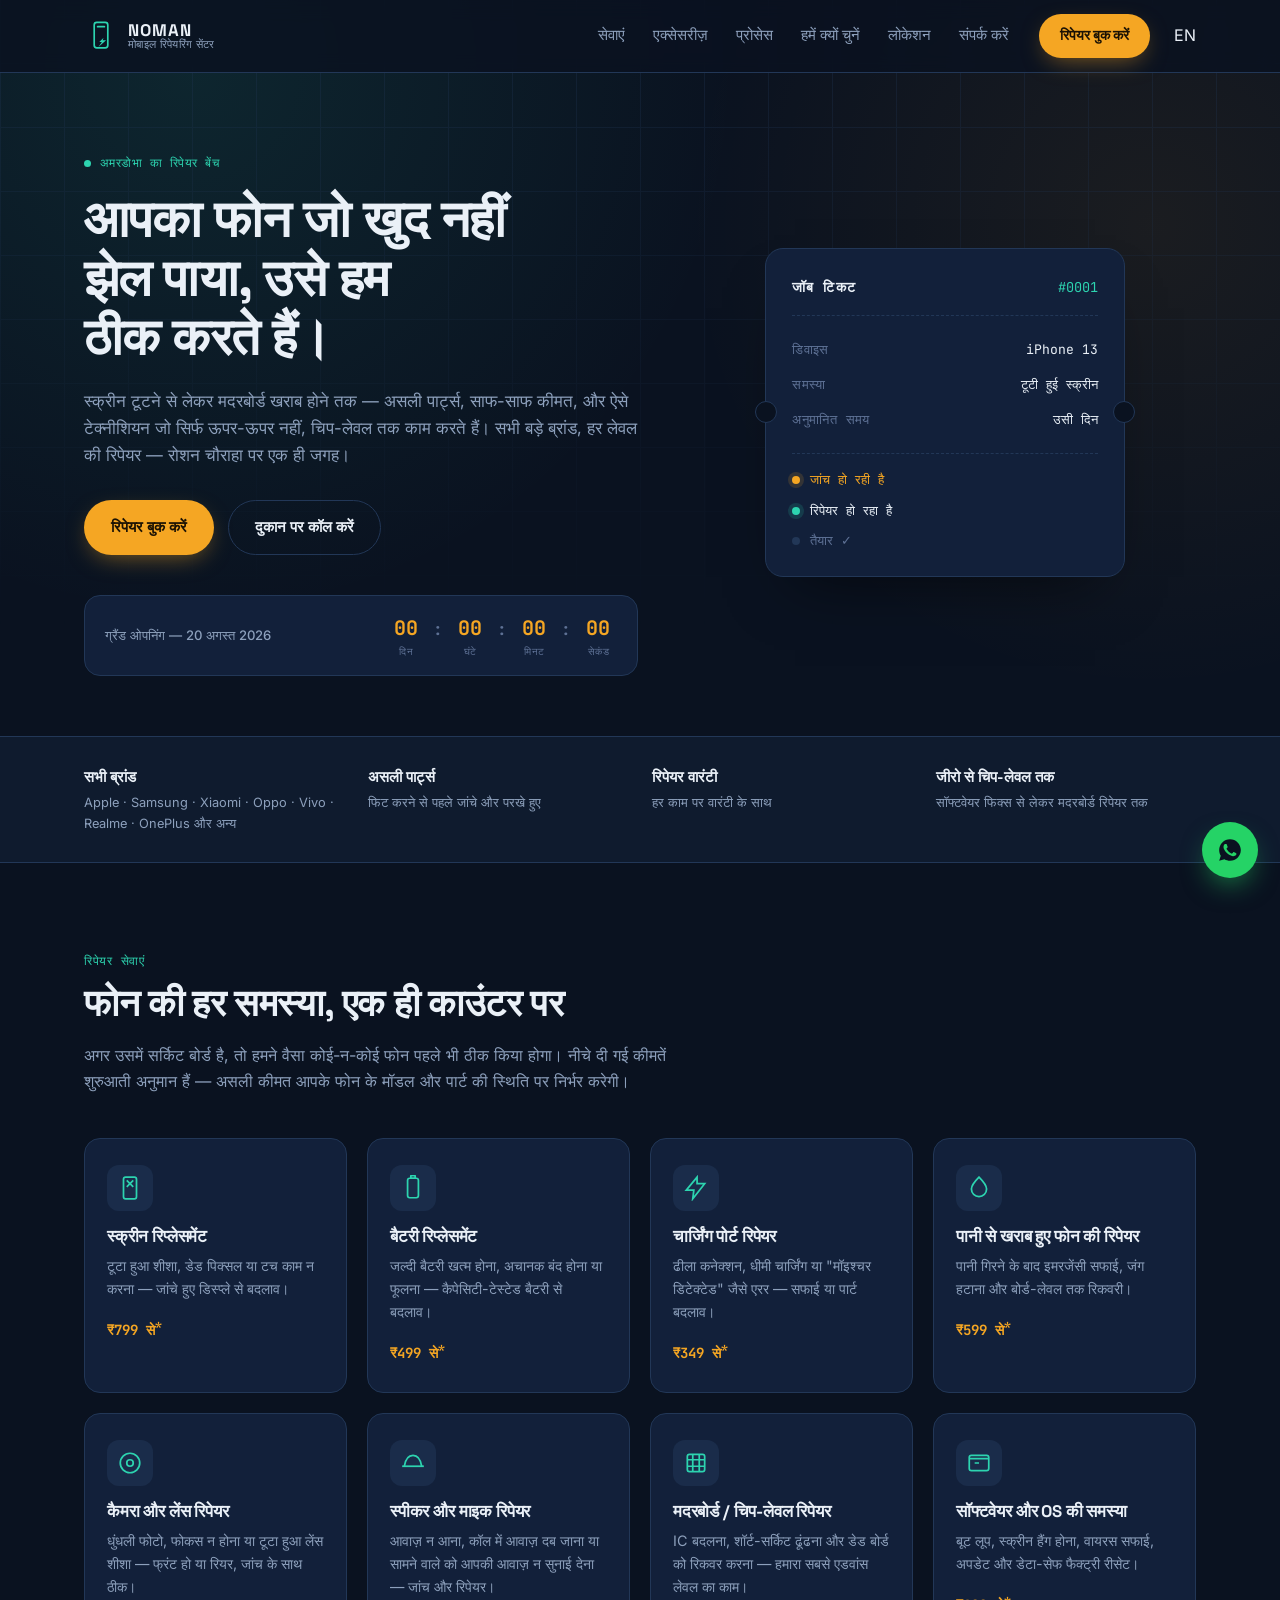
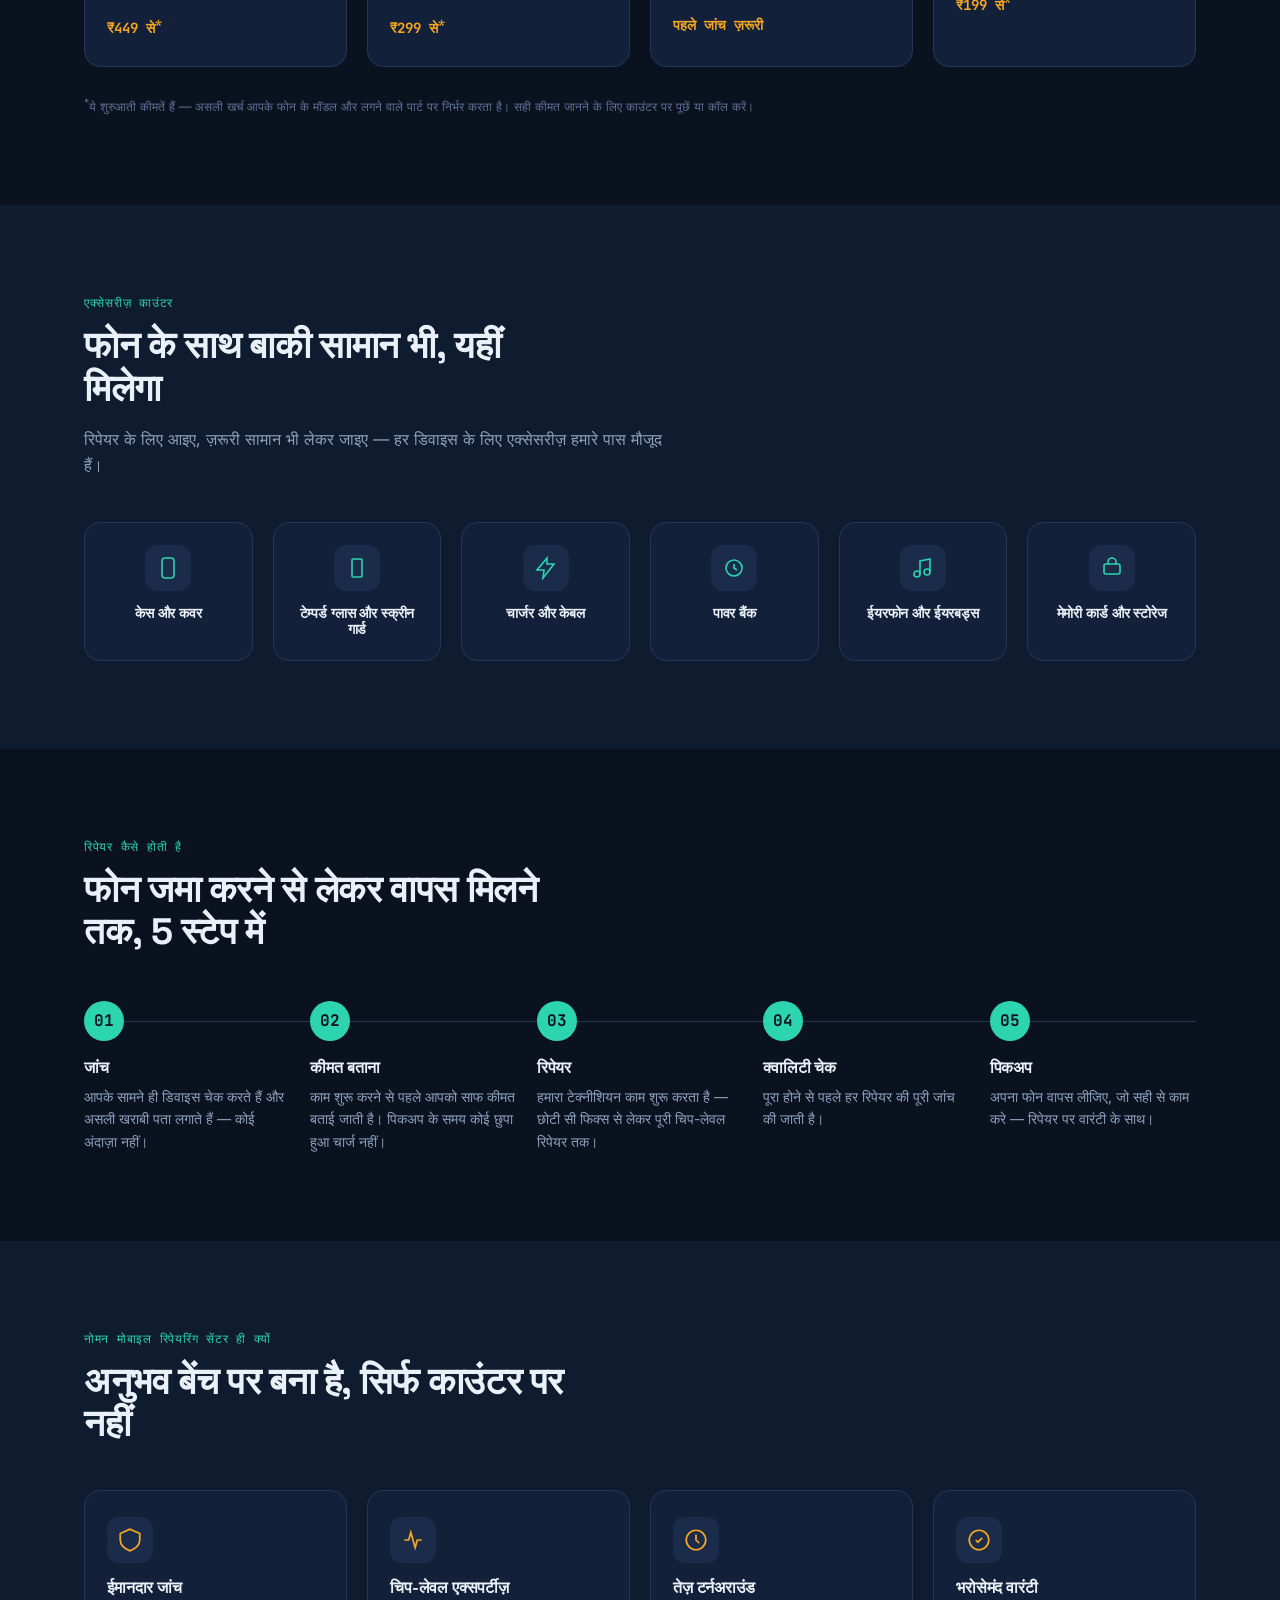
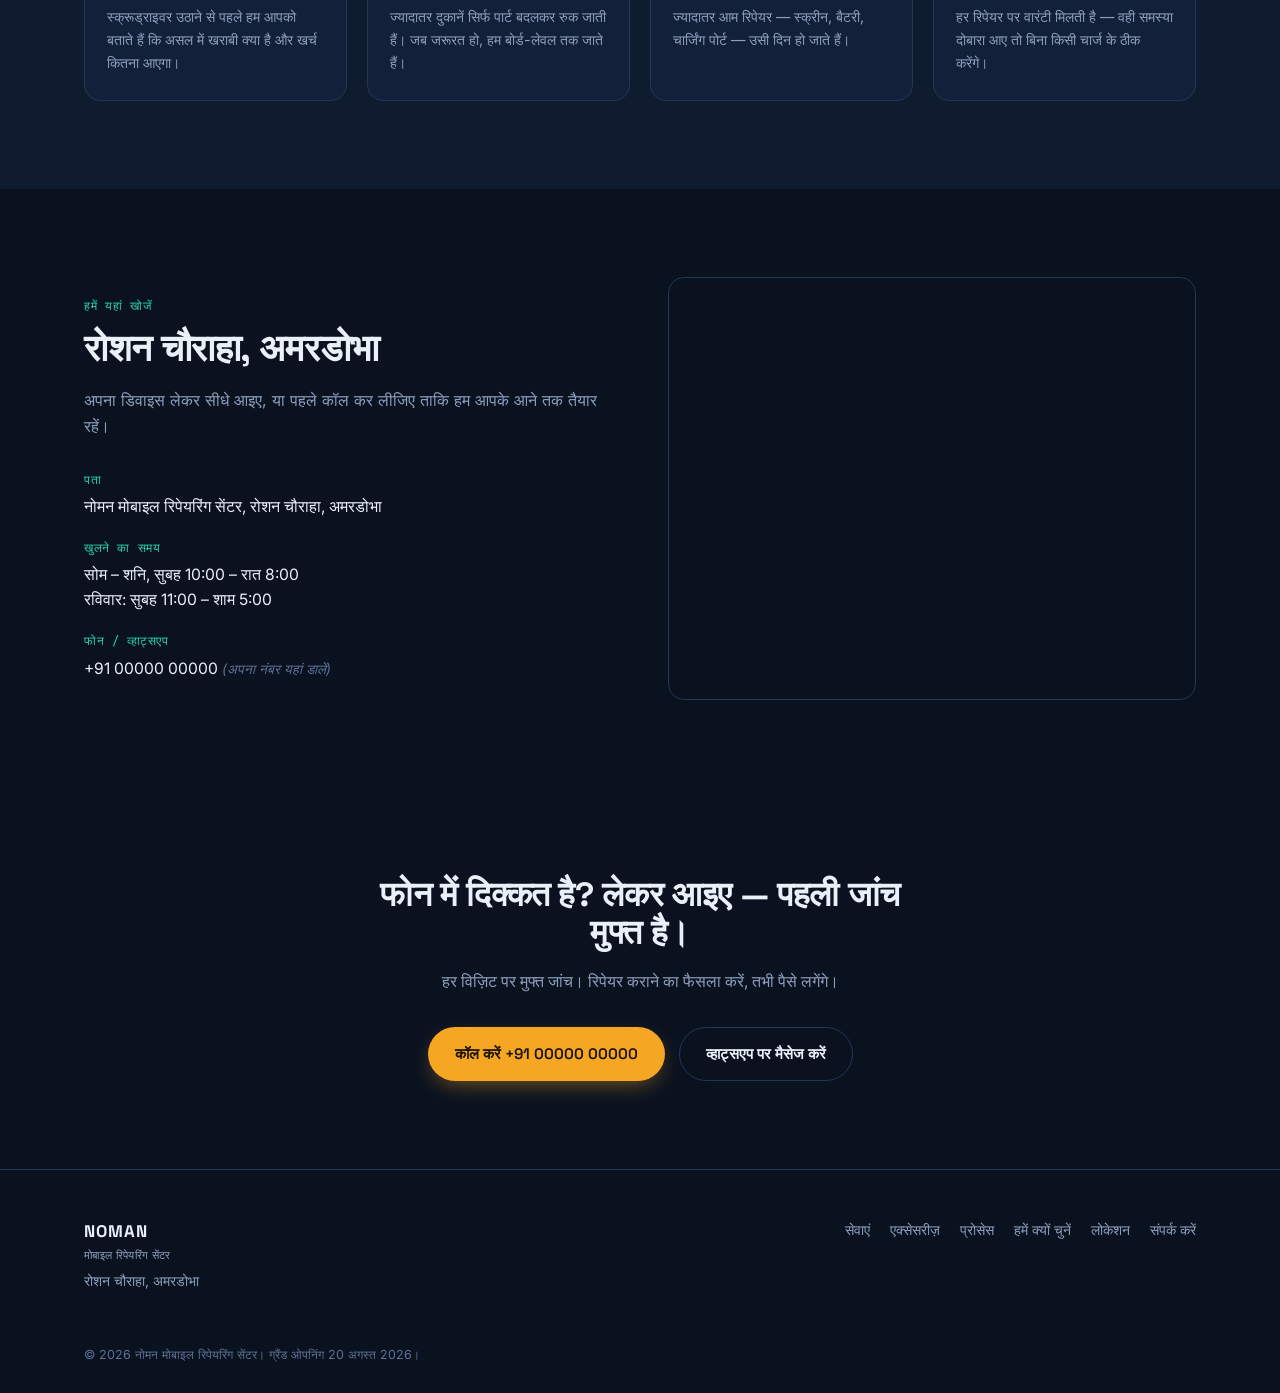
==== index-hi.html @ 0609e713 "updated website with new design" ====
<!DOCTYPE html>
<html lang="hi">
<head>
<meta charset="UTF-8">
<meta name="viewport" content="width=device-width, initial-scale=1.0">
<title>नोमन मोबाइल रिपेयरिंग सेंटर — रोशन चौराहा, अमरडोभा</title>
<meta name="description" content="नोमन मोबाइल रिपेयरिंग सेंटर — असली स्क्रीन, बैटरी, चार्जिंग पोर्ट और चिप-लेवल फोन रिपेयर, साथ ही मोबाइल एक्सेसरीज़ — रोशन चौराहा, अमरडोभा।">
<link rel="icon" href="data:image/svg+xml,<svg xmlns=%22http://www.w3.org/2000/svg%22 viewBox=%220 0 100 100%22><rect width=%22100%22 height=%22100%22 rx=%2222%22 fill=%22%230A1220%22/><text x=%2250%25%22 y=%2258%25%22 font-size=%2250%22 fill=%22%232DD4B0%22 text-anchor=%22middle%22 font-family=%22monospace%22>N</text></svg>">
<link rel="preconnect" href="https://fonts.googleapis.com">
<link rel="preconnect" href="https://fonts.gstatic.com" crossorigin>
<link href="https://fonts.googleapis.com/css2?family=Space+Grotesk:wght@500;600;700&family=Inter:wght@400;500;600;700&family=JetBrains+Mono:wght@400;500;700&family=Noto+Sans+Devanagari:wght@400;500;600;700&display=swap" rel="stylesheet">
<link rel="stylesheet" href="style.css">
<link rel="alternate" hreflang="en" href="index.html">
<link rel="alternate" hreflang="hi" href="index-hi.html">
<link rel="stylesheet" href="style.css">
</head>
<body>

<!-- decorative circuit background -->
<div class="circuit-bg" aria-hidden="true"></div>

<!-- ============ HEADER ============ -->
<header class="site-header" id="top">
  <div class="wrap header-wrap">
    <a href="#top" class="brand">
      <span class="brand-mark" aria-hidden="true">
        <svg viewBox="0 0 40 40" width="34" height="34">
          <rect x="12" y="4" width="16" height="30" rx="3" fill="none" stroke="currentColor" stroke-width="2"/>
          <line x1="16" y1="9" x2="24" y2="9" stroke="currentColor" stroke-width="2" stroke-linecap="round"/>
          <path d="M23 22 L18 27 L21 27 L17 33 L26 25 L22 25 Z" fill="currentColor"/>
        </svg>
      </span>
      <span class="brand-text">
        <span class="brand-name">NOMAN</span>
        <span class="brand-sub">मोबाइल रिपेयरिंग सेंटर</span>
      </span>
    </a>

    <nav class="main-nav" id="main-nav">
      <a href="#services">सेवाएं</a>
      <a href="#accessories">एक्सेसरीज़</a>
      <a href="#process">प्रोसेस</a>
      <a href="#why-us">हमें क्यों चुनें</a>
      <a href="#location">लोकेशन</a>
      <a href="#contact">संपर्क करें</a>
    </nav>

    <a href="#contact" class="btn btn-primary btn-sm nav-cta">रिपेयर बुक करें</a>
    <a href="index.html" class="lang-switch" aria-label="View in English">EN</a>

    <button class="menu-toggle" id="menuToggle" aria-label="मेन्यू खोलें/बंद करें" aria-expanded="false" aria-controls="main-nav">
      <span></span><span></span><span></span>
    </button>
  </div>
</header>

<main>
  <!-- ============ HERO ============ -->
  <section class="hero">
    <div class="wrap hero-wrap">
      <div class="hero-copy">
        <p class="eyebrow"><span class="dot-pulse" aria-hidden="true"></span>अमरडोभा का रिपेयर बेंच</p>
        <h1>आपका फोन जो खुद नहीं<br> झेल पाया, उसे हम<br> ठीक करते हैं।</h1>
        <p class="hero-sub">स्क्रीन टूटने से लेकर मदरबोर्ड खराब होने तक — असली पार्ट्स, साफ-साफ कीमत, और ऐसे टेक्नीशियन जो सिर्फ ऊपर-ऊपर नहीं, चिप-लेवल तक काम करते हैं। सभी बड़े ब्रांड, हर लेवल की रिपेयर — रोशन चौराहा पर एक ही जगह।</p>

        <div class="hero-actions">
          <a href="#contact" class="btn btn-primary">रिपेयर बुक करें</a>
          <a href="tel:+910000000000" class="btn btn-outline">दुकान पर कॉल करें</a>
        </div>

        <div class="opening-strip" aria-label="ग्रैंड ओपनिंग काउंटडाउन">
          <span class="opening-label">ग्रैंड ओपनिंग — 20 अगस्त 2026</span>
          <div class="countdown" id="countdown">
            <div class="cd-unit"><span class="cd-num" id="cd-days">00</span><span class="cd-label">दिन</span></div>
            <div class="cd-sep">:</div>
            <div class="cd-unit"><span class="cd-num" id="cd-hours">00</span><span class="cd-label">घंटे</span></div>
            <div class="cd-sep">:</div>
            <div class="cd-unit"><span class="cd-num" id="cd-mins">00</span><span class="cd-label">मिनट</span></div>
            <div class="cd-sep">:</div>
            <div class="cd-unit"><span class="cd-num" id="cd-secs">00</span><span class="cd-label">सेकंड</span></div>
          </div>
        </div>
      </div>

      <div class="hero-visual">
        <div class="ticket" id="ticket">
          <div class="ticket-hole ticket-hole--l" aria-hidden="true"></div>
          <div class="ticket-hole ticket-hole--r" aria-hidden="true"></div>
          <div class="ticket-top">
            <span class="ticket-title">जॉब टिकट</span>
            <span class="ticket-id">#0001</span>
          </div>
          <div class="ticket-rule" aria-hidden="true"></div>
          <div class="ticket-row">
            <span class="ticket-key">डिवाइस</span>
            <span class="ticket-val" id="ticket-device">iPhone 13</span>
          </div>
          <div class="ticket-row">
            <span class="ticket-key">समस्या</span>
            <span class="ticket-val" id="ticket-issue">टूटी हुई स्क्रीन</span>
          </div>
          <div class="ticket-row">
            <span class="ticket-key">अनुमानित समय</span>
            <span class="ticket-val">उसी दिन</span>
          </div>
          <div class="ticket-rule" aria-hidden="true"></div>
          <div class="ticket-status" id="ticket-status">
            <div class="status-step is-active" data-step="0"><span class="status-dot"></span>जांच हो रही है</div>
            <div class="status-step" data-step="1"><span class="status-dot"></span>रिपेयर हो रहा है</div>
            <div class="status-step" data-step="2"><span class="status-dot"></span>तैयार ✓</div>
          </div>
        </div>
      </div>
    </div>
  </section>

  <!-- ============ TRUST STRIP ============ -->
  <section class="trust-strip">
    <div class="wrap trust-wrap">
      <div class="trust-item"><strong>सभी ब्रांड</strong><span>Apple · Samsung · Xiaomi · Oppo · Vivo · Realme · OnePlus और अन्य</span></div>
      <div class="trust-item"><strong>असली पार्ट्स</strong><span>फिट करने से पहले जांचे और परखे हुए</span></div>
      <div class="trust-item"><strong>रिपेयर वारंटी</strong><span>हर काम पर वारंटी के साथ</span></div>
      <div class="trust-item"><strong>जीरो से चिप-लेवल तक</strong><span>सॉफ्टवेयर फिक्स से लेकर मदरबोर्ड रिपेयर तक</span></div>
    </div>
  </section>

  <!-- ============ SERVICES ============ -->
  <section class="section" id="services">
    <div class="wrap">
      <p class="section-eyebrow">रिपेयर सेवाएं</p>
      <h2 class="section-title">फोन की हर समस्या, एक ही काउंटर पर</h2>
      <p class="section-lead">अगर उसमें सर्किट बोर्ड है, तो हमने वैसा कोई-न-कोई फोन पहले भी ठीक किया होगा। नीचे दी गई कीमतें शुरुआती अनुमान हैं — असली कीमत आपके फोन के मॉडल और पार्ट की स्थिति पर निर्भर करेगी।</p>

      <div class="grid services-grid">

        <article class="card service-card">
          <div class="card-icon" aria-hidden="true">
            <svg viewBox="0 0 24 24" width="26" height="26" fill="none" stroke="currentColor" stroke-width="1.6"><rect x="6" y="2" width="12" height="20" rx="2"/><path d="M9 5l6 6M9 11l6-6"/></svg>
          </div>
          <h3>स्क्रीन रिप्लेसमेंट</h3>
          <p>टूटा हुआ शीशा, डेड पिक्सल या टच काम न करना — जांचे हुए डिस्प्ले से बदलाव।</p>
          <span class="price">₹799 से<sup>*</sup></span>
        </article>

        <article class="card service-card">
          <div class="card-icon" aria-hidden="true">
            <svg viewBox="0 0 24 24" width="26" height="26" fill="none" stroke="currentColor" stroke-width="1.6"><rect x="7" y="3" width="10" height="18" rx="2"/><rect x="10" y="0.5" width="4" height="2.5" rx="0.5"/></svg>
          </div>
          <h3>बैटरी रिप्लेसमेंट</h3>
          <p>जल्दी बैटरी खत्म होना, अचानक बंद होना या फूलना — कैपेसिटी-टेस्टेड बैटरी से बदलाव।</p>
          <span class="price">₹499 से<sup>*</sup></span>
        </article>

        <article class="card service-card">
          <div class="card-icon" aria-hidden="true">
            <svg viewBox="0 0 24 24" width="26" height="26" fill="none" stroke="currentColor" stroke-width="1.6"><path d="M13 2 3 14h7l-1 8 11-14h-7z"/></svg>
          </div>
          <h3>चार्जिंग पोर्ट रिपेयर</h3>
          <p>ढीला कनेक्शन, धीमी चार्जिंग या "मॉइश्चर डिटेक्टेड" जैसे एरर — सफाई या पार्ट बदलाव।</p>
          <span class="price">₹349 से<sup>*</sup></span>
        </article>

        <article class="card service-card">
          <div class="card-icon" aria-hidden="true">
            <svg viewBox="0 0 24 24" width="26" height="26" fill="none" stroke="currentColor" stroke-width="1.6"><path d="M12 2c-4 4-7 7.5-7 11a7 7 0 0 0 14 0c0-3.5-3-7-7-11z"/></svg>
          </div>
          <h3>पानी से खराब हुए फोन की रिपेयर</h3>
          <p>पानी गिरने के बाद इमरजेंसी सफाई, जंग हटाना और बोर्ड-लेवल तक रिकवरी।</p>
          <span class="price">₹599 से<sup>*</sup></span>
        </article>

        <article class="card service-card">
          <div class="card-icon" aria-hidden="true">
            <svg viewBox="0 0 24 24" width="26" height="26" fill="none" stroke="currentColor" stroke-width="1.6"><circle cx="12" cy="12" r="9"/><circle cx="12" cy="12" r="3"/></svg>
          </div>
          <h3>कैमरा और लेंस रिपेयर</h3>
          <p>धुंधली फोटो, फोकस न होना या टूटा हुआ लेंस शीशा — फ्रंट हो या रियर, जांच के साथ ठीक।</p>
          <span class="price">₹449 से<sup>*</sup></span>
        </article>

        <article class="card service-card">
          <div class="card-icon" aria-hidden="true">
            <svg viewBox="0 0 24 24" width="26" height="26" fill="none" stroke="currentColor" stroke-width="1.6"><path d="M4 15c1-6 3-10 8-10s7 4 8 10"/><path d="M2 15h20"/></svg>
          </div>
          <h3>स्पीकर और माइक रिपेयर</h3>
          <p>आवाज़ न आना, कॉल में आवाज़ दब जाना या सामने वाले को आपकी आवाज़ न सुनाई देना — जांच और रिपेयर।</p>
          <span class="price">₹299 से<sup>*</sup></span>
        </article>

        <article class="card service-card">
          <div class="card-icon" aria-hidden="true">
            <svg viewBox="0 0 24 24" width="26" height="26" fill="none" stroke="currentColor" stroke-width="1.6"><rect x="4" y="4" width="16" height="16" rx="2"/><path d="M9 4v16M15 4v16M4 9h16M4 15h16"/></svg>
          </div>
          <h3>मदरबोर्ड / चिप-लेवल रिपेयर</h3>
          <p>IC बदलना, शॉर्ट-सर्किट ढूंढना और डेड बोर्ड को रिकवर करना — हमारा सबसे एडवांस लेवल का काम।</p>
          <span class="price">पहले जांच ज़रूरी</span>
        </article>

        <article class="card service-card">
          <div class="card-icon" aria-hidden="true">
            <svg viewBox="0 0 24 24" width="26" height="26" fill="none" stroke="currentColor" stroke-width="1.6"><rect x="3" y="5" width="18" height="14" rx="2"/><path d="M3 8h18M8 12h4"/></svg>
          </div>
          <h3>सॉफ्टवेयर और OS की समस्या</h3>
          <p>बूट लूप, स्क्रीन हैंग होना, वायरस सफाई, अपडेट और डेटा-सेफ फैक्ट्री रीसेट।</p>
          <span class="price">₹199 से<sup>*</sup></span>
        </article>

      </div>
      <p class="fine-print"><sup>*</sup>ये शुरुआती कीमतें हैं — असली खर्च आपके फोन के मॉडल और लगने वाले पार्ट पर निर्भर करता है। सही कीमत जानने के लिए काउंटर पर पूछें या कॉल करें।</p>
    </div>
  </section>

  <!-- ============ ACCESSORIES ============ -->
  <section class="section section-alt" id="accessories">
    <div class="wrap">
      <p class="section-eyebrow">एक्सेसरीज़ काउंटर</p>
      <h2 class="section-title">फोन के साथ बाकी सामान भी, यहीं मिलेगा</h2>
      <p class="section-lead">रिपेयर के लिए आइए, ज़रूरी सामान भी लेकर जाइए — हर डिवाइस के लिए एक्सेसरीज़ हमारे पास मौजूद हैं।</p>

      <div class="grid accessories-grid">
        <article class="acc-card">
          <div class="card-icon" aria-hidden="true"><svg viewBox="0 0 24 24" width="24" height="24" fill="none" stroke="currentColor" stroke-width="1.6"><rect x="6" y="2" width="12" height="20" rx="3"/></svg></div>
          <h3>केस और कवर</h3>
        </article>
        <article class="acc-card">
          <div class="card-icon" aria-hidden="true"><svg viewBox="0 0 24 24" width="24" height="24" fill="none" stroke="currentColor" stroke-width="1.6"><rect x="7" y="3" width="10" height="18" rx="1"/></svg></div>
          <h3>टेम्पर्ड ग्लास और स्क्रीन गार्ड</h3>
        </article>
        <article class="acc-card">
          <div class="card-icon" aria-hidden="true"><svg viewBox="0 0 24 24" width="24" height="24" fill="none" stroke="currentColor" stroke-width="1.6"><path d="M13 2 3 14h7l-1 8 11-14h-7z"/></svg></div>
          <h3>चार्जर और केबल</h3>
        </article>
        <article class="acc-card">
          <div class="card-icon" aria-hidden="true"><svg viewBox="0 0 24 24" width="24" height="24" fill="none" stroke="currentColor" stroke-width="1.6"><circle cx="12" cy="12" r="8"/><path d="M12 8v4l3 2"/></svg></div>
          <h3>पावर बैंक</h3>
        </article>
        <article class="acc-card">
          <div class="card-icon" aria-hidden="true"><svg viewBox="0 0 24 24" width="24" height="24" fill="none" stroke="currentColor" stroke-width="1.6"><path d="M9 18V5l10-2v13"/><circle cx="6" cy="18" r="3"/><circle cx="16" cy="16" r="3"/></svg></div>
          <h3>ईयरफोन और ईयरबड्स</h3>
        </article>
        <article class="acc-card">
          <div class="card-icon" aria-hidden="true"><svg viewBox="0 0 24 24" width="24" height="24" fill="none" stroke="currentColor" stroke-width="1.6"><rect x="4" y="8" width="16" height="10" rx="2"/><path d="M8 8V6a4 4 0 0 1 8 0v2"/></svg></div>
          <h3>मेमोरी कार्ड और स्टोरेज</h3>
        </article>
      </div>
    </div>
  </section>

  <!-- ============ PROCESS ============ -->
  <section class="section" id="process">
    <div class="wrap">
      <p class="section-eyebrow">रिपेयर कैसे होती है</p>
      <h2 class="section-title">फोन जमा करने से लेकर वापस मिलने तक, 5 स्टेप में</h2>

      <div class="process-rail">
        <div class="process-step">
          <span class="process-num">01</span>
          <h3>जांच</h3>
          <p>आपके सामने ही डिवाइस चेक करते हैं और असली खराबी पता लगाते हैं — कोई अंदाज़ा नहीं।</p>
        </div>
        <div class="process-step">
          <span class="process-num">02</span>
          <h3>कीमत बताना</h3>
          <p>काम शुरू करने से पहले आपको साफ कीमत बताई जाती है। पिकअप के समय कोई छुपा हुआ चार्ज नहीं।</p>
        </div>
        <div class="process-step">
          <span class="process-num">03</span>
          <h3>रिपेयर</h3>
          <p>हमारा टेक्नीशियन काम शुरू करता है — छोटी सी फिक्स से लेकर पूरी चिप-लेवल रिपेयर तक।</p>
        </div>
        <div class="process-step">
          <span class="process-num">04</span>
          <h3>क्वालिटी चेक</h3>
          <p>पूरा होने से पहले हर रिपेयर की पूरी जांच की जाती है।</p>
        </div>
        <div class="process-step">
          <span class="process-num">05</span>
          <h3>पिकअप</h3>
          <p>अपना फोन वापस लीजिए, जो सही से काम करे — रिपेयर पर वारंटी के साथ।</p>
        </div>
      </div>
    </div>
  </section>

  <!-- ============ WHY US ============ -->
  <section class="section section-alt" id="why-us">
    <div class="wrap">
      <p class="section-eyebrow">नोमन मोबाइल रिपेयरिंग सेंटर ही क्यों</p>
      <h2 class="section-title">अनुभव बेंच पर बना है, सिर्फ काउंटर पर नहीं</h2>

      <div class="grid why-grid">
        <div class="why-card">
          <div class="card-icon" aria-hidden="true"><svg viewBox="0 0 24 24" width="26" height="26" fill="none" stroke="currentColor" stroke-width="1.6"><path d="M12 2 3 6v6c0 5 4 8 9 10 5-2 9-5 9-10V6z"/></svg></div>
          <h3>ईमानदार जांच</h3>
          <p>स्क्रूड्राइवर उठाने से पहले हम आपको बताते हैं कि असल में खराबी क्या है और खर्च कितना आएगा।</p>
        </div>
        <div class="why-card">
          <div class="card-icon" aria-hidden="true"><svg viewBox="0 0 24 24" width="26" height="26" fill="none" stroke="currentColor" stroke-width="1.6"><path d="M4 12h4l2-7 4 14 2-7h4"/></svg></div>
          <h3>चिप-लेवल एक्सपर्टीज़</h3>
          <p>ज्यादातर दुकानें सिर्फ पार्ट बदलकर रुक जाती हैं। जब जरूरत हो, हम बोर्ड-लेवल तक जाते हैं।</p>
        </div>
        <div class="why-card">
          <div class="card-icon" aria-hidden="true"><svg viewBox="0 0 24 24" width="26" height="26" fill="none" stroke="currentColor" stroke-width="1.6"><circle cx="12" cy="12" r="9"/><path d="M12 7v5l3 3"/></svg></div>
          <h3>तेज़ टर्नअराउंड</h3>
          <p>ज्यादातर आम रिपेयर — स्क्रीन, बैटरी, चार्जिंग पोर्ट — उसी दिन हो जाते हैं।</p>
        </div>
        <div class="why-card">
          <div class="card-icon" aria-hidden="true"><svg viewBox="0 0 24 24" width="26" height="26" fill="none" stroke="currentColor" stroke-width="1.6"><path d="M9 12l2 2 4-4"/><circle cx="12" cy="12" r="9"/></svg></div>
          <h3>भरोसेमंद वारंटी</h3>
          <p>हर रिपेयर पर वारंटी मिलती है — वही समस्या दोबारा आए तो बिना किसी चार्ज के ठीक करेंगे।</p>
        </div>
      </div>
    </div>
  </section>

  <!-- ============ LOCATION ============ -->
  <section class="section" id="location">
    <div class="wrap location-wrap">
      <div class="location-copy">
        <p class="section-eyebrow">हमें यहां खोजें</p>
        <h2 class="section-title">रोशन चौराहा, अमरडोभा</h2>
        <p class="section-lead">अपना डिवाइस लेकर सीधे आइए, या पहले कॉल कर लीजिए ताकि हम आपके आने तक तैयार रहें।</p>

        <ul class="info-list">
          <li>
            <span class="info-label">पता</span>
            <span class="info-value">नोमन मोबाइल रिपेयरिंग सेंटर, रोशन चौराहा, अमरडोभा</span>
          </li>
          <li>
            <span class="info-label">खुलने का समय</span>
            <span class="info-value">सोम – शनि, सुबह 10:00 – रात 8:00<br>रविवार: सुबह 11:00 – शाम 5:00</span>
          </li>
          <li>
            <span class="info-label">फोन / व्हाट्सएप</span>
            <span class="info-value">+91 00000 00000 <em>(अपना नंबर यहां डालें)</em></span>
          </li>
        </ul>
      </div>

      <div class="location-map">
        <iframe
          title="नोमन मोबाइल रिपेयरिंग सेंटर, रोशन चौराहा, अमरडोभा का नक्शा"
          src="https://www.google.com/maps?q=Roshan+Chauraha+Amardobha&output=embed"
          loading="lazy"
          referrerpolicy="no-referrer-when-downgrade">
        </iframe>
      </div>
    </div>
  </section>

  <!-- ============ CONTACT / CTA ============ -->
  <section class="section cta-section" id="contact">
    <div class="wrap cta-wrap">
      <h2>फोन में दिक्कत है? लेकर आइए — पहली जांच मुफ्त है।</h2>
      <p>हर विज़िट पर मुफ्त जांच। रिपेयर कराने का फैसला करें, तभी पैसे लगेंगे।</p>
      <div class="cta-actions">
        <a href="tel:+910000000000" class="btn btn-primary">कॉल करें +91 00000 00000</a>
        <a href="https://wa.me/910000000000" target="_blank" rel="noopener" class="btn btn-outline">व्हाट्सएप पर मैसेज करें</a>
      </div>
    </div>
  </section>
</main>

<!-- ============ FOOTER ============ -->
<footer class="site-footer">
  <div class="wrap footer-wrap">
    <div class="footer-brand">
      <span class="brand-name">NOMAN</span>
      <span class="brand-sub">मोबाइल रिपेयरिंग सेंटर</span>
      <p>रोशन चौराहा, अमरडोभा</p>
    </div>
    <nav class="footer-nav">
      <a href="#services">सेवाएं</a>
      <a href="#accessories">एक्सेसरीज़</a>
      <a href="#process">प्रोसेस</a>
      <a href="#why-us">हमें क्यों चुनें</a>
      <a href="#location">लोकेशन</a>
      <a href="#contact">संपर्क करें</a>
    </nav>
    <p class="footer-copy">© <span id="year"></span> नोमन मोबाइल रिपेयरिंग सेंटर। ग्रैंड ओपनिंग 20 अगस्त 2026।</p>
  </div>
</footer>

<a href="https://wa.me/910000000000" target="_blank" rel="noopener" class="whatsapp-fab" aria-label="व्हाट्सएप पर मैसेज करें">
  <svg viewBox="0 0 24 24" width="26" height="26" fill="currentColor"><path d="M12 2C6.5 2 2 6.5 2 12c0 1.9.5 3.7 1.5 5.3L2 22l4.9-1.4C8.4 21.5 10.2 22 12 22c5.5 0 10-4.5 10-10S17.5 2 12 2zm5.9 14.2c-.2.7-1.4 1.3-2 1.4-.5.1-1.2.1-1.9-.1-.4-.1-1-.3-1.7-.6-3-1.3-5-4.3-5.1-4.5-.1-.2-1.2-1.6-1.2-3.1 0-1.5.8-2.2 1-2.5.3-.3.6-.3.8-.3h.6c.2 0 .4 0 .6.5.2.5.7 1.8.8 1.9.1.2.1.3 0 .5-.1.2-.2.3-.3.5-.2.2-.3.3-.5.5-.2.2-.3.4-.1.7.2.3.9 1.5 1.9 2.4 1.3 1.2 2.4 1.5 2.7 1.7.3.2.5.1.6-.1.2-.2.7-.8.9-1.1.2-.3.4-.2.6-.1.2.1 1.5.7 1.7.8.2.1.4.2.5.3.1.2.1.9-.1 1.6z"/></svg>
</a>

<script src="script-hi.js"></script>
</body>
</html>
---- style.css ----
/* =========================================================
   NOMAN MOBILE REPAIRING CENTRE — design tokens
   Palette: deep circuit-board ink + teal trace + amber solder accent
   Type: Space Grotesk (display) / Inter (body) / JetBrains Mono (data)
   ========================================================= */
:root{
  --ink:        #0A1220;
  --ink-2:      #0F1B2E;
  --panel:      #12203A;
  --panel-2:    #1A2C4A;
  --line:       #223757;
  --teal:       #2DD4B0;
  --teal-dim:   #1B8F76;
  --amber:      #F5A623;
  --amber-dim:  #C9860F;
  --text:       #EAF0F7;
  --muted:      #8DA0BC;
  --muted-2:    #5E7195;

  --font-display: 'Space Grotesk', 'Segoe UI', sans-serif;
  --font-body:    'Inter', 'Segoe UI', sans-serif;
  --font-mono:    'JetBrains Mono', 'Courier New', monospace;

  --radius-sm: 10px;
  --radius-md: 16px;
  --radius-lg: 24px;
  --wrap: 1160px;
}

*,*::before,*::after{ box-sizing:border-box; }
html{ scroll-behavior:smooth; }
body{
  margin:0;
  background:var(--ink);
  color:var(--text);
  font-family:var(--font-body);
  font-size:16px;
  line-height:1.6;
  -webkit-font-smoothing:antialiased;
  overflow-x:hidden;
}
img{ max-width:100%; display:block; }
a{ color:inherit; text-decoration:none; }
h1,h2,h3{ font-family:var(--font-display); margin:0; line-height:1.15; letter-spacing:-0.01em; }
p{ margin:0; }
ul{ list-style:none; margin:0; padding:0; }
button{ font-family:inherit; }

@media (prefers-reduced-motion: reduce){
  *{ animation-duration:0.001ms !important; animation-iteration-count:1 !important; transition-duration:0.001ms !important; scroll-behavior:auto !important; }
}

:focus-visible{
  outline:2px solid var(--teal);
  outline-offset:3px;
  border-radius:4px;
}

.wrap{
  max-width:var(--wrap);
  margin:0 auto;
  padding:0 24px;
}

/* ---------- decorative circuit background ---------- */
.circuit-bg{
  position:fixed;
  inset:0;
  z-index:-1;
  pointer-events:none;
  background-image:
    radial-gradient(circle at 15% 8%, rgba(45,212,176,0.10), transparent 40%),
    radial-gradient(circle at 90% 25%, rgba(245,166,35,0.07), transparent 35%),
    linear-gradient(var(--ink), var(--ink));
  background-color:var(--ink);
}
.circuit-bg::before{
  content:"";
  position:absolute;
  inset:0;
  opacity:0.35;
  background-image:
    linear-gradient(90deg, var(--line) 1px, transparent 1px),
    linear-gradient(0deg, var(--line) 1px, transparent 1px);
  background-size:64px 64px;
  mask-image:linear-gradient(180deg, black, transparent 70%);
  -webkit-mask-image:linear-gradient(180deg, black, transparent 70%);
}

/* ---------- buttons ---------- */
.btn{
  display:inline-flex;
  align-items:center;
  justify-content:center;
  gap:8px;
  padding:14px 26px;
  border-radius:999px;
  font-family:var(--font-display);
  font-weight:600;
  font-size:0.95rem;
  border:1.5px solid transparent;
  transition:transform 0.15s ease, box-shadow 0.15s ease, background 0.15s ease, border-color .15s ease;
  white-space:nowrap;
}
.btn:hover{ transform:translateY(-2px); }
.btn-primary{
  background:var(--amber);
  color:#1B1204;
  box-shadow:0 8px 24px -8px rgba(245,166,35,0.55);
}
.btn-primary:hover{ background:#ffb437; }
.btn-outline{
  background:transparent;
  border-color:var(--line);
  color:var(--text);
}
.btn-outline:hover{ border-color:var(--teal); color:var(--teal); }
.btn-sm{ padding:10px 20px; font-size:0.85rem; }

/* ---------- header ---------- */
.site-header{
  position:sticky;
  top:0;
  z-index:50;
  background:rgba(10,18,32,0.82);
  backdrop-filter:blur(10px);
  border-bottom:1px solid var(--line);
}
.header-wrap{
  display:flex;
  align-items:center;
  gap:24px;
  padding-top:14px;
  padding-bottom:14px;
}
.brand{ display:flex; align-items:center; gap:10px; margin-right:auto; }
.brand-mark{ color:var(--teal); display:flex; }
.brand-text{ display:flex; flex-direction:column; line-height:1.1; }
.brand-name{ font-family:var(--font-display); font-weight:700; letter-spacing:0.06em; font-size:1.05rem; }
.brand-sub{ font-size:0.68rem; color:var(--muted); letter-spacing:0.03em; }

.main-nav{ display:flex; gap:28px; }
.main-nav a{
  font-size:0.92rem;
  color:var(--muted);
  transition:color 0.15s ease;
  position:relative;
}
.main-nav a:hover{ color:var(--text); }

.nav-cta{ margin-left:6px; }

.menu-toggle{
  display:none;
  flex-direction:column;
  justify-content:center;
  gap:5px;
  width:38px;
  height:38px;
  background:transparent;
  border:1px solid var(--line);
  border-radius:8px;
  cursor:pointer;
}
.menu-toggle span{ height:2px; width:18px; background:var(--text); margin:0 auto; border-radius:2px; }

/* ---------- hero ---------- */
.hero{ padding:76px 0 60px; }
.hero-wrap{
  display:grid;
  grid-template-columns:1.05fr 0.95fr;
  gap:56px;
  align-items:center;
}
.eyebrow{
  display:inline-flex;
  align-items:center;
  gap:9px;
  font-family:var(--font-mono);
  font-size:0.78rem;
  letter-spacing:0.04em;
  color:var(--teal);
  text-transform:uppercase;
  margin-bottom:18px;
}
.dot-pulse{
  width:7px; height:7px; border-radius:50%;
  background:var(--teal);
  box-shadow:0 0 0 0 rgba(45,212,176,0.6);
  animation:pulse 2s infinite;
}
@keyframes pulse{
  0%{ box-shadow:0 0 0 0 rgba(45,212,176,0.55); }
  70%{ box-shadow:0 0 0 8px rgba(45,212,176,0); }
  100%{ box-shadow:0 0 0 0 rgba(45,212,176,0); }
}
.hero h1{
  font-size:clamp(2.1rem, 4.2vw, 3.2rem);
  font-weight:700;
}
.hero-sub{
  margin-top:20px;
  color:var(--muted);
  font-size:1.05rem;
  max-width:52ch;
}
.hero-actions{
  display:flex;
  gap:14px;
  margin-top:32px;
  flex-wrap:wrap;
}

.opening-strip{
  margin-top:40px;
  padding:16px 20px;
  background:var(--panel);
  border:1px solid var(--line);
  border-radius:var(--radius-md);
  display:flex;
  align-items:center;
  justify-content:space-between;
  gap:16px;
  flex-wrap:wrap;
}
.opening-label{
  font-size:0.82rem;
  color:var(--muted);
  font-weight:500;
}
.countdown{ display:flex; align-items:center; gap:8px; font-family:var(--font-mono); }
.cd-unit{ display:flex; flex-direction:column; align-items:center; min-width:38px; }
.cd-num{ font-size:1.25rem; font-weight:700; color:var(--amber); }
.cd-label{ font-size:0.6rem; color:var(--muted-2); text-transform:uppercase; letter-spacing:0.05em; }
.cd-sep{ color:var(--muted-2); font-weight:700; transform:translateY(-6px); }

/* ---------- signature: diagnostic job ticket ---------- */
.hero-visual{ display:flex; justify-content:center; }
.ticket{
  position:relative;
  width:100%;
  max-width:360px;
  background:var(--panel);
  border:1px solid var(--line);
  border-radius:18px;
  padding:28px 26px 24px;
  box-shadow:0 30px 60px -30px rgba(0,0,0,0.6);
  font-family:var(--font-mono);
}
.ticket-hole{
  position:absolute;
  top:50%;
  width:22px; height:22px;
  background:var(--ink);
  border:1px solid var(--line);
  border-radius:50%;
  transform:translateY(-50%);
}
.ticket-hole--l{ left:-11px; }
.ticket-hole--r{ right:-11px; }
.ticket-top{
  display:flex;
  justify-content:space-between;
  align-items:baseline;
}
.ticket-title{ font-weight:700; letter-spacing:0.08em; font-size:0.85rem; color:var(--text); }
.ticket-id{ color:var(--teal); font-size:0.85rem; }
.ticket-rule{
  border:none;
  border-top:1.5px dashed var(--line);
  margin:16px 0;
}
.ticket-row{
  display:flex;
  justify-content:space-between;
  gap:12px;
  font-size:0.82rem;
  padding:7px 0;
}
.ticket-key{ color:var(--muted-2); letter-spacing:0.03em; }
.ticket-val{ color:var(--text); text-align:right; }
.ticket-status{ display:flex; flex-direction:column; gap:10px; margin-top:4px; }
.status-step{
  display:flex; align-items:center; gap:10px;
  font-size:0.8rem; color:var(--muted-2);
  transition:color 0.2s ease;
}
.status-dot{
  width:8px; height:8px; border-radius:50%;
  background:var(--line);
  transition:background 0.2s ease, box-shadow 0.2s ease;
}
.status-step.is-active{ color:var(--text); }
.status-step.is-active .status-dot{ background:var(--teal); box-shadow:0 0 0 4px rgba(45,212,176,0.15); }
.status-step.is-done{ color:var(--amber); }
.status-step.is-done .status-dot{ background:var(--amber); box-shadow:0 0 0 4px rgba(245,166,35,0.15); }

/* ---------- trust strip ---------- */
.trust-strip{
  border-top:1px solid var(--line);
  border-bottom:1px solid var(--line);
  background:var(--ink-2);
}
.trust-wrap{
  display:grid;
  grid-template-columns:repeat(4,1fr);
  gap:24px;
  padding:28px 24px;
}
.trust-item{ display:flex; flex-direction:column; gap:4px; }
.trust-item strong{ font-family:var(--font-display); font-size:0.95rem; }
.trust-item span{ font-size:0.8rem; color:var(--muted); }

/* ---------- sections ---------- */
.section{ padding:88px 0; }
.section-alt{ background:var(--ink-2); }
.section-eyebrow{
  font-family:var(--font-mono);
  color:var(--teal);
  text-transform:uppercase;
  font-size:0.78rem;
  letter-spacing:0.06em;
  margin:0 0 12px;
}
.section-title{
  font-size:clamp(1.6rem, 3vw, 2.3rem);
  font-weight:700;
  max-width:20ch;
}
.section-lead{
  margin-top:16px;
  color:var(--muted);
  max-width:60ch;
  font-size:1.02rem;
}

.grid{ display:grid; gap:20px; }

/* services */
.services-grid{
  grid-template-columns:repeat(4, 1fr);
  margin-top:44px;
}
.card{
  background:var(--panel);
  border:1px solid var(--line);
  border-radius:var(--radius-md);
  padding:26px 22px;
  transition:border-color 0.2s ease, transform 0.2s ease;
}
.card:hover{ border-color:var(--teal-dim); transform:translateY(-4px); }
.card-icon{
  width:46px; height:46px;
  border-radius:12px;
  background:var(--panel-2);
  color:var(--teal);
  display:flex; align-items:center; justify-content:center;
  margin-bottom:16px;
}
.service-card h3{ font-size:1.05rem; margin-bottom:8px; }
.service-card p{ color:var(--muted); font-size:0.9rem; }
.price{
  display:inline-block;
  margin-top:16px;
  font-family:var(--font-mono);
  color:var(--amber);
  font-size:0.88rem;
  font-weight:700;
}
.fine-print{ margin-top:28px; color:var(--muted-2); font-size:0.78rem; }

/* accessories */
.accessories-grid{
  grid-template-columns:repeat(6, 1fr);
  margin-top:44px;
}
.acc-card{
  background:var(--panel);
  border:1px solid var(--line);
  border-radius:var(--radius-md);
  padding:22px 16px;
  text-align:center;
  transition:border-color 0.2s ease, transform 0.2s ease;
}
.acc-card:hover{ border-color:var(--teal-dim); transform:translateY(-4px); }
.acc-card .card-icon{ margin:0 auto 14px; }
.acc-card h3{ font-size:0.88rem; font-weight:600; }

/* process rail */
.process-rail{
  margin-top:48px;
  display:grid;
  grid-template-columns:repeat(5,1fr);
  gap:20px;
  position:relative;
}
.process-rail::before{
  content:"";
  position:absolute;
  top:20px; left:0; right:0;
  height:1px;
  background:var(--line);
  z-index:0;
}
.process-step{ position:relative; z-index:1; }
.process-num{
  display:block;
  font-family:var(--font-mono);
  color:var(--ink);
  background:var(--teal);
  width:40px; height:40px;
  border-radius:50%;
  display:flex; align-items:center; justify-content:center;
  font-weight:700;
  margin-bottom:18px;
}
.process-step h3{ font-size:1rem; margin-bottom:8px; }
.process-step p{ color:var(--muted); font-size:0.88rem; }

/* why us */
.why-grid{ grid-template-columns:repeat(4,1fr); margin-top:44px; }
.why-card{
  background:var(--panel);
  border:1px solid var(--line);
  border-radius:var(--radius-md);
  padding:26px 22px;
}
.why-card .card-icon{ color:var(--amber); }
.why-card h3{ font-size:1rem; margin-bottom:8px; }
.why-card p{ color:var(--muted); font-size:0.9rem; }

/* location */
.location-wrap{
  display:grid;
  grid-template-columns:1fr 1fr;
  gap:56px;
  align-items:center;
}
.info-list{ margin-top:32px; display:flex; flex-direction:column; gap:20px; }
.info-list li{ display:flex; flex-direction:column; gap:4px; }
.info-label{ font-family:var(--font-mono); font-size:0.75rem; color:var(--teal); text-transform:uppercase; letter-spacing:0.05em; }
.info-value{ color:var(--text); font-size:0.98rem; }
.info-value em{ color:var(--muted-2); font-style:italic; font-size:0.85rem; }
.location-map{
  border-radius:var(--radius-md);
  overflow:hidden;
  border:1px solid var(--line);
  aspect-ratio:4/3.2;
}
.location-map iframe{ width:100%; height:100%; border:0; filter:grayscale(0.2) contrast(1.05); }

/* cta */
.cta-section{ text-align:center; }
.cta-wrap h2{ font-size:clamp(1.5rem, 3vw, 2.1rem); max-width:24ch; margin:0 auto; }
.cta-wrap p{ margin-top:16px; color:var(--muted); }
.cta-actions{ margin-top:32px; display:flex; gap:14px; justify-content:center; flex-wrap:wrap; }

/* footer */
.site-footer{ border-top:1px solid var(--line); padding:48px 0 28px; }
.footer-wrap{ display:flex; flex-wrap:wrap; justify-content:space-between; gap:28px; }
.footer-brand p{ margin-top:6px; color:var(--muted); font-size:0.88rem; }
.footer-brand .brand-name{ display:block; }
.footer-brand .brand-sub{ display:block; margin-top:2px; }
.footer-nav{ display:flex; gap:20px; flex-wrap:wrap; align-content:flex-start; }
.footer-nav a{ color:var(--muted); font-size:0.9rem; }
.footer-nav a:hover{ color:var(--teal); }
.footer-copy{ width:100%; margin-top:24px; color:var(--muted-2); font-size:0.78rem; }

/* whatsapp fab */
.whatsapp-fab{
  position:fixed;
  bottom:22px; right:22px;
  width:56px; height:56px;
  border-radius:50%;
  background:#25D366;
  color:#0A1220;
  display:flex; align-items:center; justify-content:center;
  box-shadow:0 12px 28px -8px rgba(37,211,102,0.6);
  z-index:40;
  transition:transform 0.15s ease;
}
.whatsapp-fab:hover{ transform:translateY(-3px) scale(1.05); }

/* =========================================================
   RESPONSIVE
   ========================================================= */
@media (max-width: 980px){
  .services-grid{ grid-template-columns:repeat(2,1fr); }
  .accessories-grid{ grid-template-columns:repeat(3,1fr); }
  .why-grid{ grid-template-columns:repeat(2,1fr); }
  .process-rail{ grid-template-columns:repeat(3,1fr); row-gap:36px; }
  .process-rail::before{ display:none; }
  .trust-wrap{ grid-template-columns:repeat(2,1fr); }
}

@media (max-width: 860px){
  .hero-wrap{ grid-template-columns:1fr; }
  .hero-visual{ order:-1; margin-bottom:8px; }
  .ticket{ max-width:420px; }
  .location-wrap{ grid-template-columns:1fr; }
}

@media (max-width: 720px){
  .main-nav, .nav-cta{ display:none; }
  .menu-toggle{ display:flex; }
  .site-header.is-open .main-nav{
    display:flex;
    flex-direction:column;
    position:absolute;
    top:100%; left:0; right:0;
    background:var(--ink-2);
    padding:20px 24px 26px;
    border-bottom:1px solid var(--line);
    gap:16px;
  }
  .site-header.is-open .nav-cta{
    display:inline-flex;
    position:absolute;
    left:24px;
    top:calc(100% + 226px);
  }
  .hero{ padding:48px 0 40px; }
  .hero h1{ font-size:2rem; }
  .opening-strip{ flex-direction:column; align-items:flex-start; }
  .section{ padding:64px 0; }
  .accessories-grid{ grid-template-columns:repeat(2,1fr); }
  .process-rail{ grid-template-columns:repeat(2,1fr); }
  .trust-wrap{ grid-template-columns:1fr 1fr; }
}

@media (max-width: 480px){
  .wrap{ padding:0 18px; }
  .services-grid{ grid-template-columns:1fr; }
  .why-grid{ grid-template-columns:1fr; }
  .accessories-grid{ grid-template-columns:repeat(2,1fr); }
  .trust-wrap{ grid-template-columns:1fr; }
  .cd-unit{ min-width:32px; }
  .cd-num{ font-size:1.05rem; }
  .ticket{ padding:24px 20px 20px; }
  .footer-wrap{ flex-direction:column; }
}
---- style.css ----
/* =========================================================
   NOMAN MOBILE REPAIRING CENTRE — design tokens
   Palette: deep circuit-board ink + teal trace + amber solder accent
   Type: Space Grotesk (display) / Inter (body) / JetBrains Mono (data)
   ========================================================= */
:root{
  --ink:        #0A1220;
  --ink-2:      #0F1B2E;
  --panel:      #12203A;
  --panel-2:    #1A2C4A;
  --line:       #223757;
  --teal:       #2DD4B0;
  --teal-dim:   #1B8F76;
  --amber:      #F5A623;
  --amber-dim:  #C9860F;
  --text:       #EAF0F7;
  --muted:      #8DA0BC;
  --muted-2:    #5E7195;

  --font-display: 'Space Grotesk', 'Segoe UI', sans-serif;
  --font-body:    'Inter', 'Segoe UI', sans-serif;
  --font-mono:    'JetBrains Mono', 'Courier New', monospace;

  --radius-sm: 10px;
  --radius-md: 16px;
  --radius-lg: 24px;
  --wrap: 1160px;
}

*,*::before,*::after{ box-sizing:border-box; }
html{ scroll-behavior:smooth; }
body{
  margin:0;
  background:var(--ink);
  color:var(--text);
  font-family:var(--font-body);
  font-size:16px;
  line-height:1.6;
  -webkit-font-smoothing:antialiased;
  overflow-x:hidden;
}
img{ max-width:100%; display:block; }
a{ color:inherit; text-decoration:none; }
h1,h2,h3{ font-family:var(--font-display); margin:0; line-height:1.15; letter-spacing:-0.01em; }
p{ margin:0; }
ul{ list-style:none; margin:0; padding:0; }
button{ font-family:inherit; }

@media (prefers-reduced-motion: reduce){
  *{ animation-duration:0.001ms !important; animation-iteration-count:1 !important; transition-duration:0.001ms !important; scroll-behavior:auto !important; }
}

:focus-visible{
  outline:2px solid var(--teal);
  outline-offset:3px;
  border-radius:4px;
}

.wrap{
  max-width:var(--wrap);
  margin:0 auto;
  padding:0 24px;
}

/* ---------- decorative circuit background ---------- */
.circuit-bg{
  position:fixed;
  inset:0;
  z-index:-1;
  pointer-events:none;
  background-image:
    radial-gradient(circle at 15% 8%, rgba(45,212,176,0.10), transparent 40%),
    radial-gradient(circle at 90% 25%, rgba(245,166,35,0.07), transparent 35%),
    linear-gradient(var(--ink), var(--ink));
  background-color:var(--ink);
}
.circuit-bg::before{
  content:"";
  position:absolute;
  inset:0;
  opacity:0.35;
  background-image:
    linear-gradient(90deg, var(--line) 1px, transparent 1px),
    linear-gradient(0deg, var(--line) 1px, transparent 1px);
  background-size:64px 64px;
  mask-image:linear-gradient(180deg, black, transparent 70%);
  -webkit-mask-image:linear-gradient(180deg, black, transparent 70%);
}

/* ---------- buttons ---------- */
.btn{
  display:inline-flex;
  align-items:center;
  justify-content:center;
  gap:8px;
  padding:14px 26px;
  border-radius:999px;
  font-family:var(--font-display);
  font-weight:600;
  font-size:0.95rem;
  border:1.5px solid transparent;
  transition:transform 0.15s ease, box-shadow 0.15s ease, background 0.15s ease, border-color .15s ease;
  white-space:nowrap;
}
.btn:hover{ transform:translateY(-2px); }
.btn-primary{
  background:var(--amber);
  color:#1B1204;
  box-shadow:0 8px 24px -8px rgba(245,166,35,0.55);
}
.btn-primary:hover{ background:#ffb437; }
.btn-outline{
  background:transparent;
  border-color:var(--line);
  color:var(--text);
}
.btn-outline:hover{ border-color:var(--teal); color:var(--teal); }
.btn-sm{ padding:10px 20px; font-size:0.85rem; }

/* ---------- header ---------- */
.site-header{
  position:sticky;
  top:0;
  z-index:50;
  background:rgba(10,18,32,0.82);
  backdrop-filter:blur(10px);
  border-bottom:1px solid var(--line);
}
.header-wrap{
  display:flex;
  align-items:center;
  gap:24px;
  padding-top:14px;
  padding-bottom:14px;
}
.brand{ display:flex; align-items:center; gap:10px; margin-right:auto; }
.brand-mark{ color:var(--teal); display:flex; }
.brand-text{ display:flex; flex-direction:column; line-height:1.1; }
.brand-name{ font-family:var(--font-display); font-weight:700; letter-spacing:0.06em; font-size:1.05rem; }
.brand-sub{ font-size:0.68rem; color:var(--muted); letter-spacing:0.03em; }

.main-nav{ display:flex; gap:28px; }
.main-nav a{
  font-size:0.92rem;
  color:var(--muted);
  transition:color 0.15s ease;
  position:relative;
}
.main-nav a:hover{ color:var(--text); }

.nav-cta{ margin-left:6px; }

.menu-toggle{
  display:none;
  flex-direction:column;
  justify-content:center;
  gap:5px;
  width:38px;
  height:38px;
  background:transparent;
  border:1px solid var(--line);
  border-radius:8px;
  cursor:pointer;
}
.menu-toggle span{ height:2px; width:18px; background:var(--text); margin:0 auto; border-radius:2px; }

/* ---------- hero ---------- */
.hero{ padding:76px 0 60px; }
.hero-wrap{
  display:grid;
  grid-template-columns:1.05fr 0.95fr;
  gap:56px;
  align-items:center;
}
.eyebrow{
  display:inline-flex;
  align-items:center;
  gap:9px;
  font-family:var(--font-mono);
  font-size:0.78rem;
  letter-spacing:0.04em;
  color:var(--teal);
  text-transform:uppercase;
  margin-bottom:18px;
}
.dot-pulse{
  width:7px; height:7px; border-radius:50%;
  background:var(--teal);
  box-shadow:0 0 0 0 rgba(45,212,176,0.6);
  animation:pulse 2s infinite;
}
@keyframes pulse{
  0%{ box-shadow:0 0 0 0 rgba(45,212,176,0.55); }
  70%{ box-shadow:0 0 0 8px rgba(45,212,176,0); }
  100%{ box-shadow:0 0 0 0 rgba(45,212,176,0); }
}
.hero h1{
  font-size:clamp(2.1rem, 4.2vw, 3.2rem);
  font-weight:700;
}
.hero-sub{
  margin-top:20px;
  color:var(--muted);
  font-size:1.05rem;
  max-width:52ch;
}
.hero-actions{
  display:flex;
  gap:14px;
  margin-top:32px;
  flex-wrap:wrap;
}

.opening-strip{
  margin-top:40px;
  padding:16px 20px;
  background:var(--panel);
  border:1px solid var(--line);
  border-radius:var(--radius-md);
  display:flex;
  align-items:center;
  justify-content:space-between;
  gap:16px;
  flex-wrap:wrap;
}
.opening-label{
  font-size:0.82rem;
  color:var(--muted);
  font-weight:500;
}
.countdown{ display:flex; align-items:center; gap:8px; font-family:var(--font-mono); }
.cd-unit{ display:flex; flex-direction:column; align-items:center; min-width:38px; }
.cd-num{ font-size:1.25rem; font-weight:700; color:var(--amber); }
.cd-label{ font-size:0.6rem; color:var(--muted-2); text-transform:uppercase; letter-spacing:0.05em; }
.cd-sep{ color:var(--muted-2); font-weight:700; transform:translateY(-6px); }

/* ---------- signature: diagnostic job ticket ---------- */
.hero-visual{ display:flex; justify-content:center; }
.ticket{
  position:relative;
  width:100%;
  max-width:360px;
  background:var(--panel);
  border:1px solid var(--line);
  border-radius:18px;
  padding:28px 26px 24px;
  box-shadow:0 30px 60px -30px rgba(0,0,0,0.6);
  font-family:var(--font-mono);
}
.ticket-hole{
  position:absolute;
  top:50%;
  width:22px; height:22px;
  background:var(--ink);
  border:1px solid var(--line);
  border-radius:50%;
  transform:translateY(-50%);
}
.ticket-hole--l{ left:-11px; }
.ticket-hole--r{ right:-11px; }
.ticket-top{
  display:flex;
  justify-content:space-between;
  align-items:baseline;
}
.ticket-title{ font-weight:700; letter-spacing:0.08em; font-size:0.85rem; color:var(--text); }
.ticket-id{ color:var(--teal); font-size:0.85rem; }
.ticket-rule{
  border:none;
  border-top:1.5px dashed var(--line);
  margin:16px 0;
}
.ticket-row{
  display:flex;
  justify-content:space-between;
  gap:12px;
  font-size:0.82rem;
  padding:7px 0;
}
.ticket-key{ color:var(--muted-2); letter-spacing:0.03em; }
.ticket-val{ color:var(--text); text-align:right; }
.ticket-status{ display:flex; flex-direction:column; gap:10px; margin-top:4px; }
.status-step{
  display:flex; align-items:center; gap:10px;
  font-size:0.8rem; color:var(--muted-2);
  transition:color 0.2s ease;
}
.status-dot{
  width:8px; height:8px; border-radius:50%;
  background:var(--line);
  transition:background 0.2s ease, box-shadow 0.2s ease;
}
.status-step.is-active{ color:var(--text); }
.status-step.is-active .status-dot{ background:var(--teal); box-shadow:0 0 0 4px rgba(45,212,176,0.15); }
.status-step.is-done{ color:var(--amber); }
.status-step.is-done .status-dot{ background:var(--amber); box-shadow:0 0 0 4px rgba(245,166,35,0.15); }

/* ---------- trust strip ---------- */
.trust-strip{
  border-top:1px solid var(--line);
  border-bottom:1px solid var(--line);
  background:var(--ink-2);
}
.trust-wrap{
  display:grid;
  grid-template-columns:repeat(4,1fr);
  gap:24px;
  padding:28px 24px;
}
.trust-item{ display:flex; flex-direction:column; gap:4px; }
.trust-item strong{ font-family:var(--font-display); font-size:0.95rem; }
.trust-item span{ font-size:0.8rem; color:var(--muted); }

/* ---------- sections ---------- */
.section{ padding:88px 0; }
.section-alt{ background:var(--ink-2); }
.section-eyebrow{
  font-family:var(--font-mono);
  color:var(--teal);
  text-transform:uppercase;
  font-size:0.78rem;
  letter-spacing:0.06em;
  margin:0 0 12px;
}
.section-title{
  font-size:clamp(1.6rem, 3vw, 2.3rem);
  font-weight:700;
  max-width:20ch;
}
.section-lead{
  margin-top:16px;
  color:var(--muted);
  max-width:60ch;
  font-size:1.02rem;
}

.grid{ display:grid; gap:20px; }

/* services */
.services-grid{
  grid-template-columns:repeat(4, 1fr);
  margin-top:44px;
}
.card{
  background:var(--panel);
  border:1px solid var(--line);
  border-radius:var(--radius-md);
  padding:26px 22px;
  transition:border-color 0.2s ease, transform 0.2s ease;
}
.card:hover{ border-color:var(--teal-dim); transform:translateY(-4px); }
.card-icon{
  width:46px; height:46px;
  border-radius:12px;
  background:var(--panel-2);
  color:var(--teal);
  display:flex; align-items:center; justify-content:center;
  margin-bottom:16px;
}
.service-card h3{ font-size:1.05rem; margin-bottom:8px; }
.service-card p{ color:var(--muted); font-size:0.9rem; }
.price{
  display:inline-block;
  margin-top:16px;
  font-family:var(--font-mono);
  color:var(--amber);
  font-size:0.88rem;
  font-weight:700;
}
.fine-print{ margin-top:28px; color:var(--muted-2); font-size:0.78rem; }

/* accessories */
.accessories-grid{
  grid-template-columns:repeat(6, 1fr);
  margin-top:44px;
}
.acc-card{
  background:var(--panel);
  border:1px solid var(--line);
  border-radius:var(--radius-md);
  padding:22px 16px;
  text-align:center;
  transition:border-color 0.2s ease, transform 0.2s ease;
}
.acc-card:hover{ border-color:var(--teal-dim); transform:translateY(-4px); }
.acc-card .card-icon{ margin:0 auto 14px; }
.acc-card h3{ font-size:0.88rem; font-weight:600; }

/* process rail */
.process-rail{
  margin-top:48px;
  display:grid;
  grid-template-columns:repeat(5,1fr);
  gap:20px;
  position:relative;
}
.process-rail::before{
  content:"";
  position:absolute;
  top:20px; left:0; right:0;
  height:1px;
  background:var(--line);
  z-index:0;
}
.process-step{ position:relative; z-index:1; }
.process-num{
  display:block;
  font-family:var(--font-mono);
  color:var(--ink);
  background:var(--teal);
  width:40px; height:40px;
  border-radius:50%;
  display:flex; align-items:center; justify-content:center;
  font-weight:700;
  margin-bottom:18px;
}
.process-step h3{ font-size:1rem; margin-bottom:8px; }
.process-step p{ color:var(--muted); font-size:0.88rem; }

/* why us */
.why-grid{ grid-template-columns:repeat(4,1fr); margin-top:44px; }
.why-card{
  background:var(--panel);
  border:1px solid var(--line);
  border-radius:var(--radius-md);
  padding:26px 22px;
}
.why-card .card-icon{ color:var(--amber); }
.why-card h3{ font-size:1rem; margin-bottom:8px; }
.why-card p{ color:var(--muted); font-size:0.9rem; }

/* location */
.location-wrap{
  display:grid;
  grid-template-columns:1fr 1fr;
  gap:56px;
  align-items:center;
}
.info-list{ margin-top:32px; display:flex; flex-direction:column; gap:20px; }
.info-list li{ display:flex; flex-direction:column; gap:4px; }
.info-label{ font-family:var(--font-mono); font-size:0.75rem; color:var(--teal); text-transform:uppercase; letter-spacing:0.05em; }
.info-value{ color:var(--text); font-size:0.98rem; }
.info-value em{ color:var(--muted-2); font-style:italic; font-size:0.85rem; }
.location-map{
  border-radius:var(--radius-md);
  overflow:hidden;
  border:1px solid var(--line);
  aspect-ratio:4/3.2;
}
.location-map iframe{ width:100%; height:100%; border:0; filter:grayscale(0.2) contrast(1.05); }

/* cta */
.cta-section{ text-align:center; }
.cta-wrap h2{ font-size:clamp(1.5rem, 3vw, 2.1rem); max-width:24ch; margin:0 auto; }
.cta-wrap p{ margin-top:16px; color:var(--muted); }
.cta-actions{ margin-top:32px; display:flex; gap:14px; justify-content:center; flex-wrap:wrap; }

/* footer */
.site-footer{ border-top:1px solid var(--line); padding:48px 0 28px; }
.footer-wrap{ display:flex; flex-wrap:wrap; justify-content:space-between; gap:28px; }
.footer-brand p{ margin-top:6px; color:var(--muted); font-size:0.88rem; }
.footer-brand .brand-name{ display:block; }
.footer-brand .brand-sub{ display:block; margin-top:2px; }
.footer-nav{ display:flex; gap:20px; flex-wrap:wrap; align-content:flex-start; }
.footer-nav a{ color:var(--muted); font-size:0.9rem; }
.footer-nav a:hover{ color:var(--teal); }
.footer-copy{ width:100%; margin-top:24px; color:var(--muted-2); font-size:0.78rem; }

/* whatsapp fab */
.whatsapp-fab{
  position:fixed;
  bottom:22px; right:22px;
  width:56px; height:56px;
  border-radius:50%;
  background:#25D366;
  color:#0A1220;
  display:flex; align-items:center; justify-content:center;
  box-shadow:0 12px 28px -8px rgba(37,211,102,0.6);
  z-index:40;
  transition:transform 0.15s ease;
}
.whatsapp-fab:hover{ transform:translateY(-3px) scale(1.05); }

/* =========================================================
   RESPONSIVE
   ========================================================= */
@media (max-width: 980px){
  .services-grid{ grid-template-columns:repeat(2,1fr); }
  .accessories-grid{ grid-template-columns:repeat(3,1fr); }
  .why-grid{ grid-template-columns:repeat(2,1fr); }
  .process-rail{ grid-template-columns:repeat(3,1fr); row-gap:36px; }
  .process-rail::before{ display:none; }
  .trust-wrap{ grid-template-columns:repeat(2,1fr); }
}

@media (max-width: 860px){
  .hero-wrap{ grid-template-columns:1fr; }
  .hero-visual{ order:-1; margin-bottom:8px; }
  .ticket{ max-width:420px; }
  .location-wrap{ grid-template-columns:1fr; }
}

@media (max-width: 720px){
  .main-nav, .nav-cta{ display:none; }
  .menu-toggle{ display:flex; }
  .site-header.is-open .main-nav{
    display:flex;
    flex-direction:column;
    position:absolute;
    top:100%; left:0; right:0;
    background:var(--ink-2);
    padding:20px 24px 26px;
    border-bottom:1px solid var(--line);
    gap:16px;
  }
  .site-header.is-open .nav-cta{
    display:inline-flex;
    position:absolute;
    left:24px;
    top:calc(100% + 226px);
  }
  .hero{ padding:48px 0 40px; }
  .hero h1{ font-size:2rem; }
  .opening-strip{ flex-direction:column; align-items:flex-start; }
  .section{ padding:64px 0; }
  .accessories-grid{ grid-template-columns:repeat(2,1fr); }
  .process-rail{ grid-template-columns:repeat(2,1fr); }
  .trust-wrap{ grid-template-columns:1fr 1fr; }
}

@media (max-width: 480px){
  .wrap{ padding:0 18px; }
  .services-grid{ grid-template-columns:1fr; }
  .why-grid{ grid-template-columns:1fr; }
  .accessories-grid{ grid-template-columns:repeat(2,1fr); }
  .trust-wrap{ grid-template-columns:1fr; }
  .cd-unit{ min-width:32px; }
  .cd-num{ font-size:1.05rem; }
  .ticket{ padding:24px 20px 20px; }
  .footer-wrap{ flex-direction:column; }
}
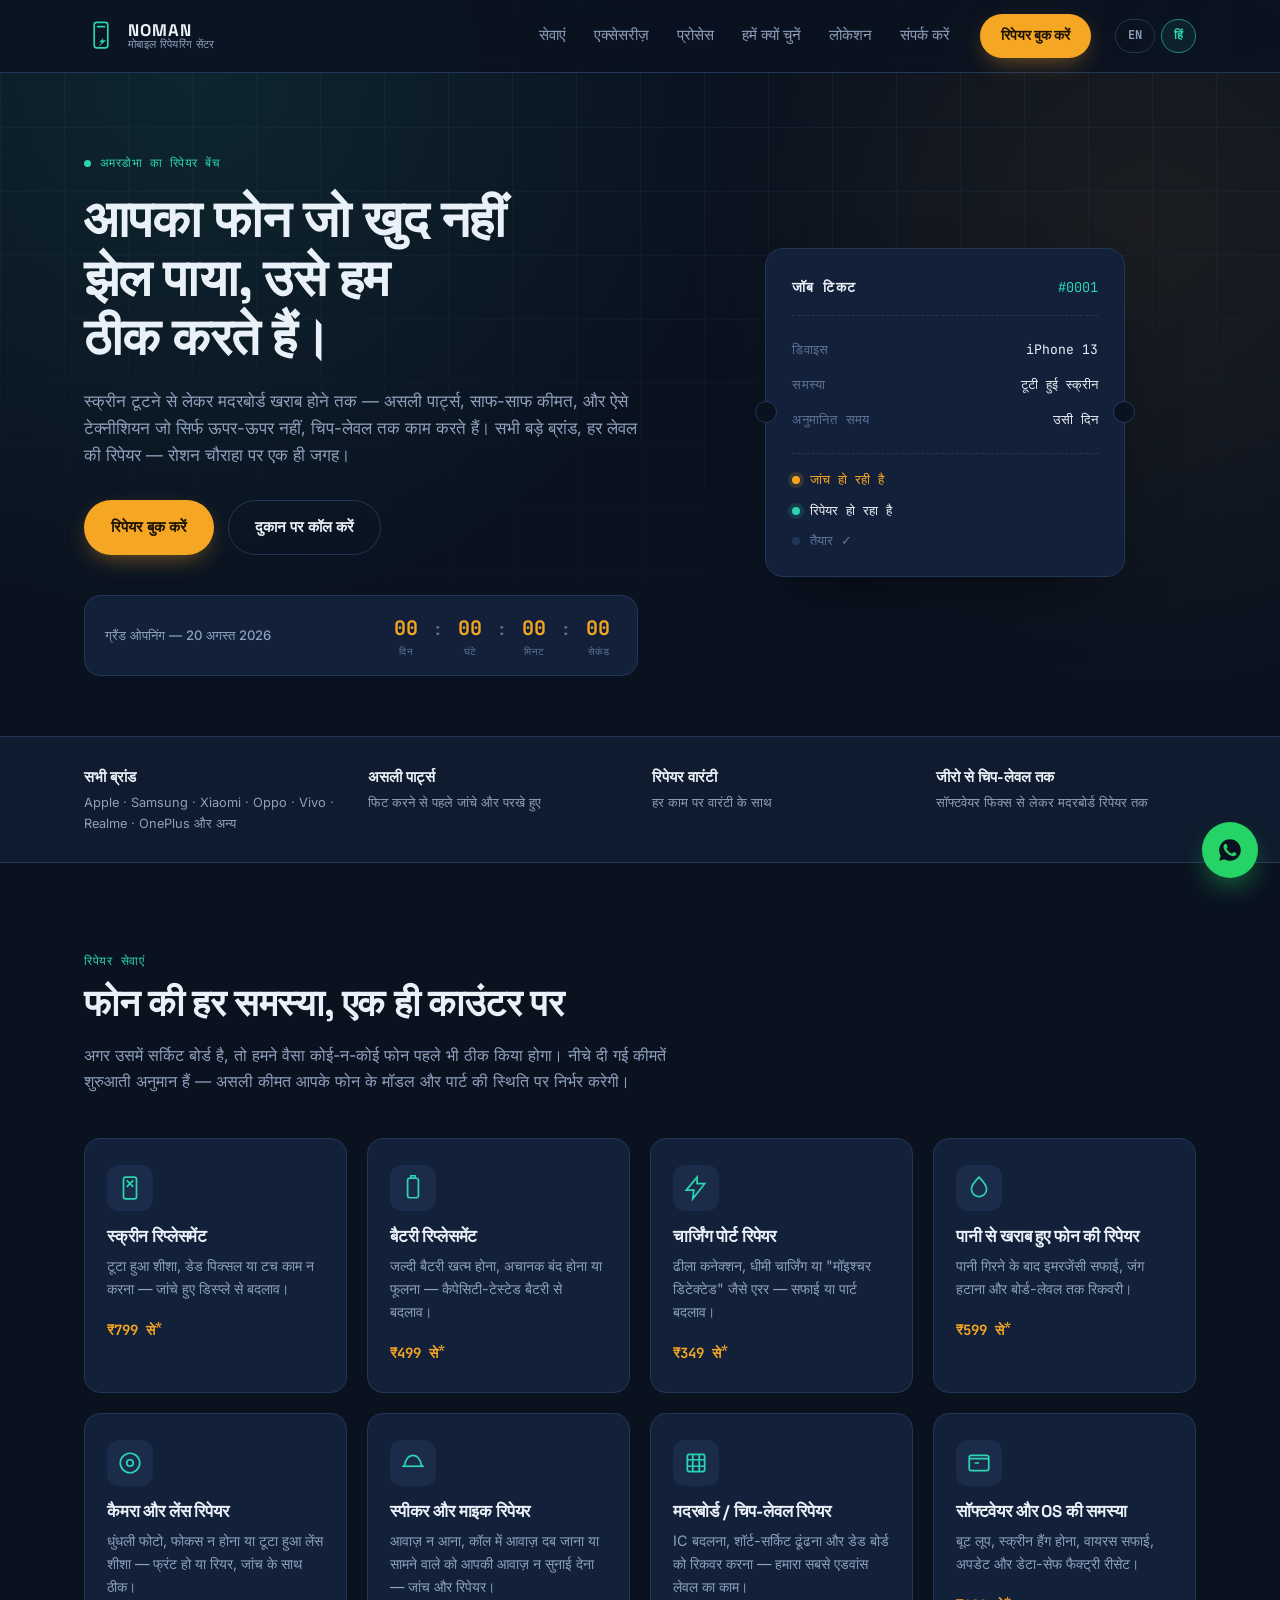
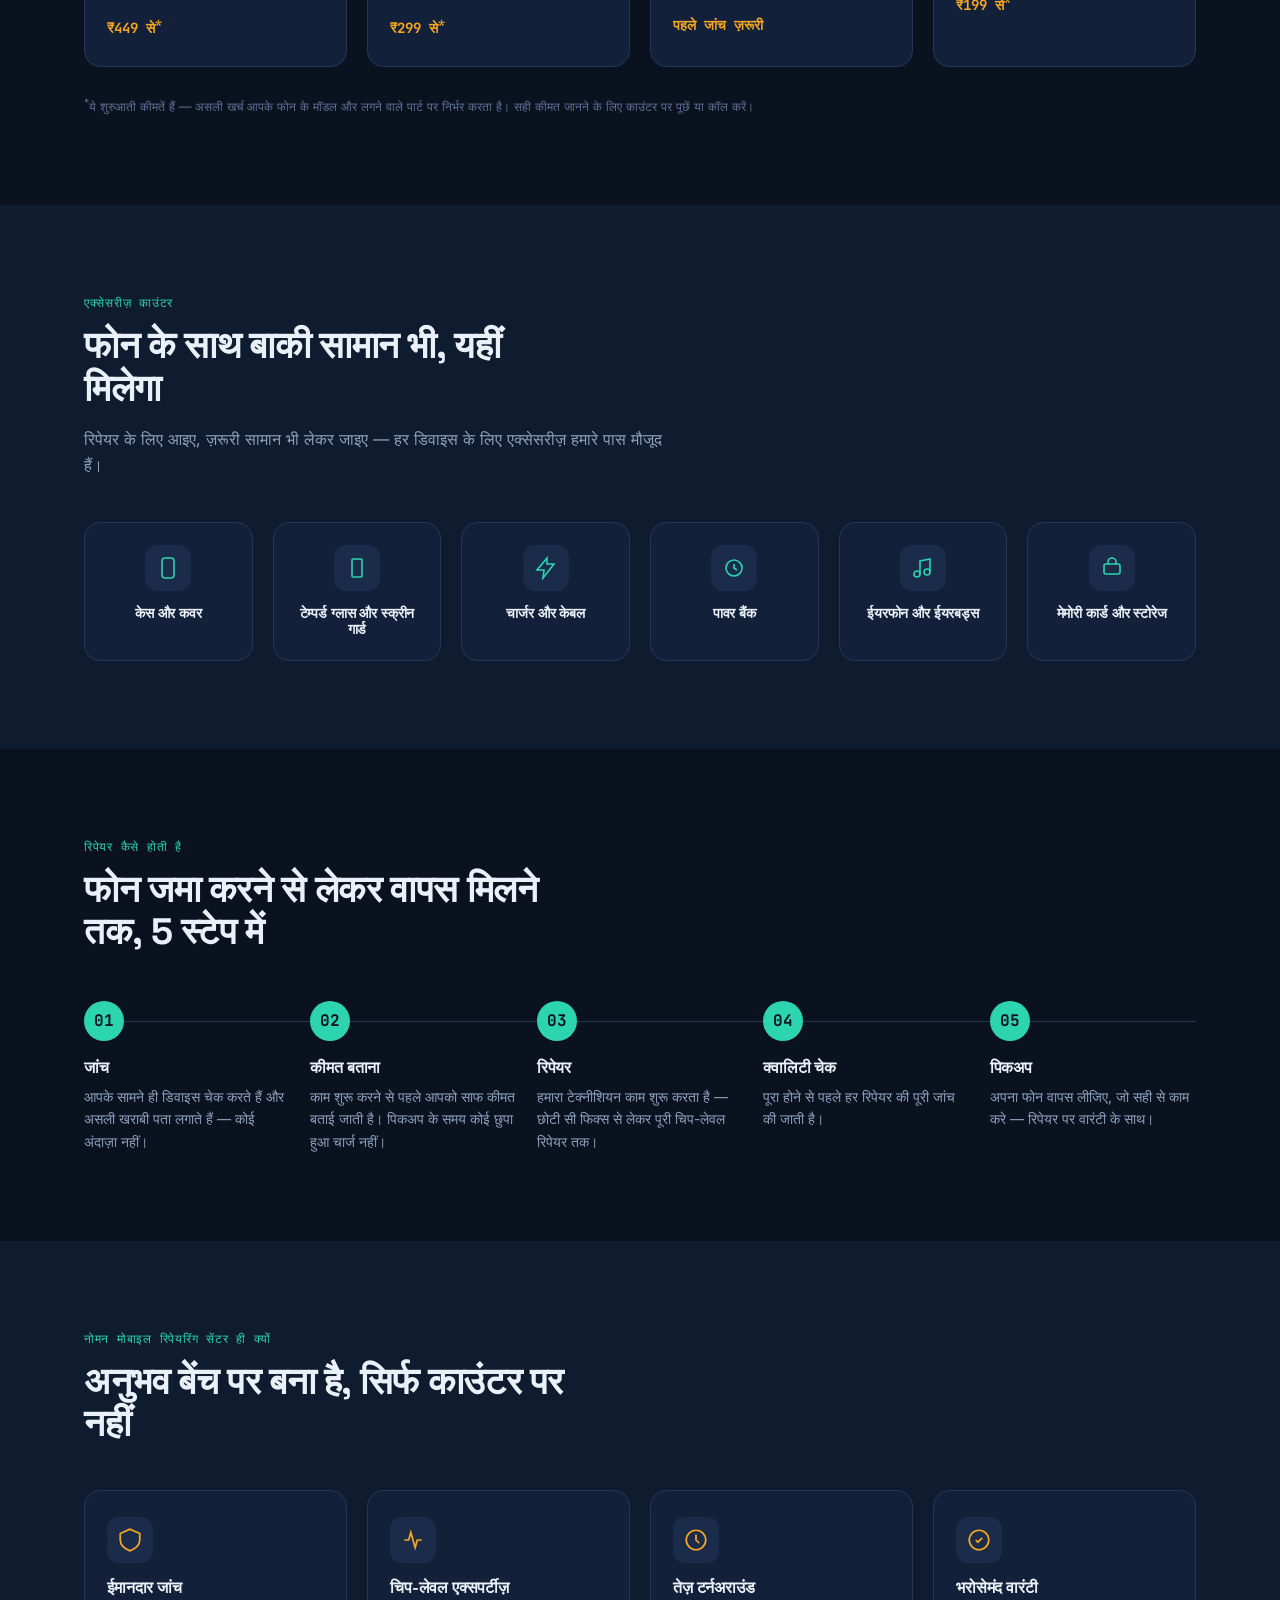
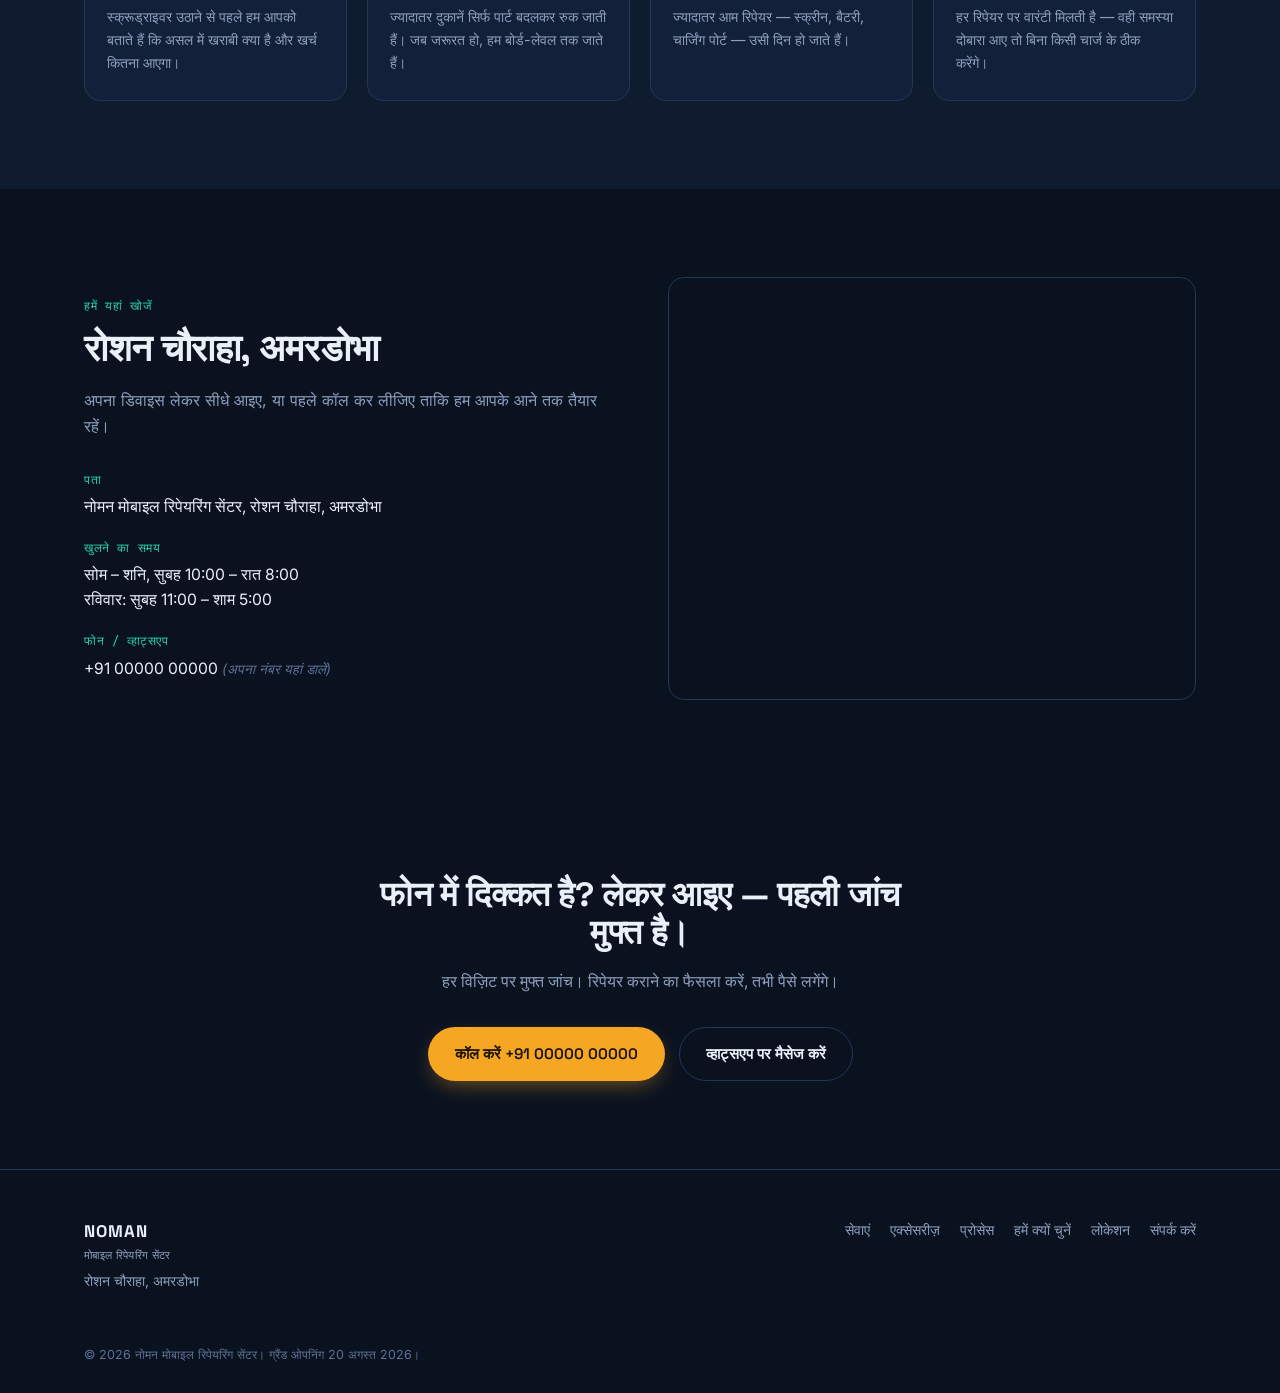
==== commit d0b5d7d9: "added hindi version" ====
--- a/index-hi.html
+++ b/index-hi.html
@@ -12,7 +12,6 @@
 <link rel="stylesheet" href="style.css">
 <link rel="alternate" hreflang="en" href="index.html">
 <link rel="alternate" hreflang="hi" href="index-hi.html">
-<link rel="stylesheet" href="style.css">
 </head>
 <body>
 
@@ -36,17 +35,22 @@
       </span>
     </a>
 
-    <nav class="main-nav" id="main-nav">
-      <a href="#services">सेवाएं</a>
-      <a href="#accessories">एक्सेसरीज़</a>
-      <a href="#process">प्रोसेस</a>
-      <a href="#why-us">हमें क्यों चुनें</a>
-      <a href="#location">लोकेशन</a>
-      <a href="#contact">संपर्क करें</a>
-    </nav>
-
-    <a href="#contact" class="btn btn-primary btn-sm nav-cta">रिपेयर बुक करें</a>
-    <a href="index.html" class="lang-switch" aria-label="View in English">EN</a>
+    <div class="nav-panel" id="main-nav">
+      <nav class="main-nav">
+        <a href="#services">सेवाएं</a>
+        <a href="#accessories">एक्सेसरीज़</a>
+        <a href="#process">प्रोसेस</a>
+        <a href="#why-us">हमें क्यों चुनें</a>
+        <a href="#location">लोकेशन</a>
+        <a href="#contact">संपर्क करें</a>
+      </nav>
+
+      <a href="#contact" class="btn btn-primary btn-sm nav-cta">रिपेयर बुक करें</a>
+      <div class="lang-group">
+        <a href="index.html" class="lang-chip" aria-label="View in English">EN</a>
+        <a href="index-hi.html" class="lang-chip is-current" aria-label="हिन्दी में देखें">हिं</a>
+      </div>
+    </div>
 
     <button class="menu-toggle" id="menuToggle" aria-label="मेन्यू खोलें/बंद करें" aria-expanded="false" aria-controls="main-nav">
       <span></span><span></span><span></span>
--- a/style.css
+++ b/style.css
@@ -139,6 +139,8 @@
 .brand-name{ font-family:var(--font-display); font-weight:700; letter-spacing:0.06em; font-size:1.05rem; }
 .brand-sub{ font-size:0.68rem; color:var(--muted); letter-spacing:0.03em; }
 
+.nav-panel{ display:contents; }
+
 .main-nav{ display:flex; gap:28px; }
 .main-nav a{
   font-size:0.92rem;
@@ -149,6 +151,58 @@
 .main-nav a:hover{ color:var(--text); }
 
 .nav-cta{ margin-left:6px; }
+
+.lang-group{ display:flex; align-items:center; gap:6px; }
+.lang-chip{
+  display:inline-flex;
+  align-items:center;
+  justify-content:center;
+  height:34px;
+  padding:0 12px;
+  border-radius:999px;
+  border:1.5px solid var(--line);
+  font-family:var(--font-mono);
+  font-size:0.76rem;
+  font-weight:700;
+  color:var(--muted);
+  transition:border-color 0.15s ease, color 0.15s ease;
+  white-space:nowrap;
+}
+.lang-chip:hover{ border-color:var(--teal); color:var(--text); }
+.lang-chip.is-current{
+  color:var(--teal);
+  border-color:var(--teal-dim);
+  background:rgba(45,212,176,0.08);
+}
+
+/* Hindi page: swap in a Devanagari-friendly stack everywhere fonts are referenced */
+html[lang="hi"]{
+  --font-body:    'Noto Sans Devanagari', 'Inter', sans-serif;
+  --font-display: 'Noto Sans Devanagari', 'Space Grotesk', sans-serif;
+  --font-mono:    'Noto Sans Devanagari', 'JetBrains Mono', monospace;
+}
+
+/* Urdu page: Nastaliq needs a distinct stack and more vertical breathing room */
+html[lang="ur"]{
+  --font-body:    'Noto Nastaliq Urdu', 'Noto Sans Arabic', serif;
+  --font-display: 'Noto Nastaliq Urdu', 'Noto Sans Arabic', serif;
+  --font-mono:    'Noto Nastaliq Urdu', 'Noto Sans Arabic', monospace;
+}
+html[lang="ur"] body{ line-height:2.15; }
+html[lang="ur"] h1,
+html[lang="ur"] h2,
+html[lang="ur"] h3{ line-height:2; }
+html[lang="ur"] .eyebrow,
+html[lang="ur"] .section-eyebrow,
+html[lang="ur"] .ticket,
+html[lang="ur"] .btn,
+html[lang="ur"] .cd-label,
+html[lang="ur"] .info-label{ line-height:1.9; }
+
+/* RTL layout fixes — logical-property patches for the few physical values in the sheet */
+html[dir="rtl"] .brand{ margin-right:0; margin-left:auto; }
+html[dir="rtl"] .whatsapp-fab{ right:auto; left:22px; }
+html[dir="rtl"] .cd-sep{ transform:translateY(-4px); }
 
 .menu-toggle{
   display:none;
@@ -162,7 +216,13 @@
   border-radius:8px;
   cursor:pointer;
 }
-.menu-toggle span{ height:2px; width:18px; background:var(--text); margin:0 auto; border-radius:2px; }
+.menu-toggle span{
+  height:2px; width:18px; background:var(--text); margin:0 auto; border-radius:2px;
+  transition:transform 0.28s ease, opacity 0.2s ease;
+}
+.site-header.is-open .menu-toggle span:nth-child(1){ transform:translateY(7px) rotate(45deg); }
+.site-header.is-open .menu-toggle span:nth-child(2){ opacity:0; }
+.site-header.is-open .menu-toggle span:nth-child(3){ transform:translateY(-7px) rotate(-45deg); }
 
 /* ---------- hero ---------- */
 .hero{ padding:76px 0 60px; }
@@ -501,24 +561,39 @@
 }
 
 @media (max-width: 720px){
-  .main-nav, .nav-cta{ display:none; }
-  .menu-toggle{ display:flex; }
-  .site-header.is-open .main-nav{
+  .header-wrap{ flex-wrap:wrap; }
+  .brand{ order:0; }
+  .menu-toggle{ display:flex; order:1; }
+
+  .nav-panel{
+    order:2;
+    flex-basis:100%;
+    width:100%;
     display:flex;
     flex-direction:column;
-    position:absolute;
-    top:100%; left:0; right:0;
-    background:var(--ink-2);
-    padding:20px 24px 26px;
-    border-bottom:1px solid var(--line);
+    align-items:stretch;
     gap:16px;
+    max-height:0;
+    opacity:0;
+    overflow:hidden;
+    transform:translateY(-6px);
+    margin-top:0;
+    transition:max-height 0.35s ease, opacity 0.25s ease, transform 0.3s ease, margin-top 0.3s ease;
   }
-  .site-header.is-open .nav-cta{
-    display:inline-flex;
-    position:absolute;
-    left:24px;
-    top:calc(100% + 226px);
+  .main-nav{ flex-direction:column; gap:4px; }
+  .main-nav a{ padding:10px 2px; border-bottom:1px solid var(--line); }
+  .main-nav a:last-child{ border-bottom:none; }
+  .nav-panel .nav-cta{ width:100%; }
+  .nav-panel .lang-group{ padding-top:14px; border-top:1px solid var(--line); }
+
+  .site-header.is-open .nav-panel{
+    max-height:640px;
+    opacity:1;
+    transform:translateY(0);
+    margin-top:18px;
+    padding-bottom:22px;
   }
+
   .hero{ padding:48px 0 40px; }
   .hero h1{ font-size:2rem; }
   .opening-strip{ flex-direction:column; align-items:flex-start; }
@@ -538,4 +613,4 @@
   .cd-num{ font-size:1.05rem; }
   .ticket{ padding:24px 20px 20px; }
   .footer-wrap{ flex-direction:column; }
-}+}
